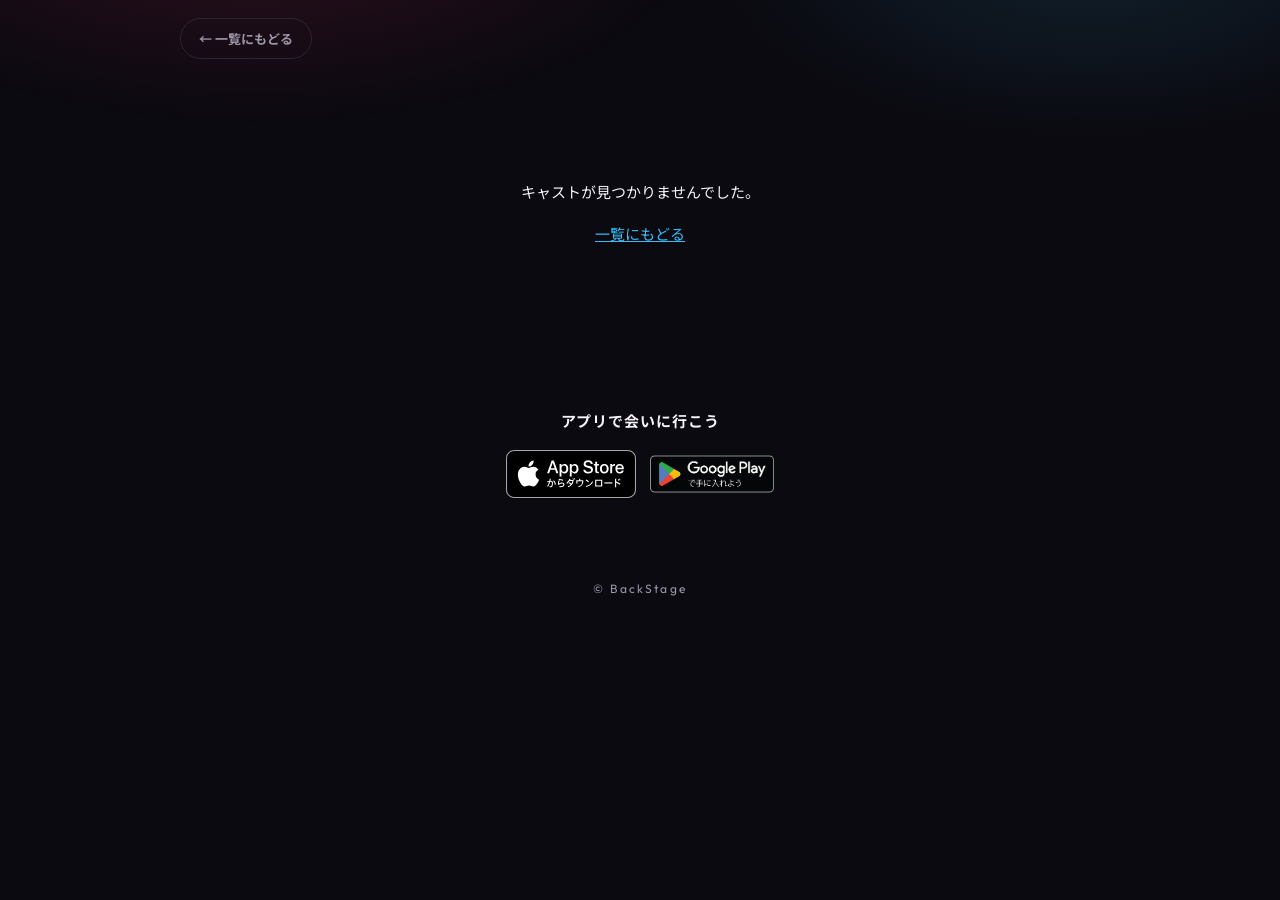
==== cast.html @ cf09da11 "deploy: CastShowcase 自動デプロイ sawaharukivic-dotcom/bs-cast-showcase@cf44f564b760b802d594f91740af343328" ====
<!DOCTYPE html>
<html lang="ja">
<head>
  <meta charset="utf-8" />
  <meta name="viewport" content="width=device-width, initial-scale=1" />
  <meta name="robots" content="noindex" />
  <title>キャスト紹介 | BackStage</title>
  <link rel="preconnect" href="https://fonts.googleapis.com" />
  <link rel="preconnect" href="https://fonts.gstatic.com" crossorigin />
  <link href="https://fonts.googleapis.com/css2?family=Outfit:wght@500;700;800&family=Noto+Sans+JP:wght@400;500;700;900&display=swap" rel="stylesheet" />
  <link rel="stylesheet" href="./css/style.css" />
  <link rel="stylesheet" href="./css/cast.css" />
</head>
<body class="cast-page">
  <nav class="topbar">
    <a class="topbar__back" href="./index.html" id="backLink">← 一覧にもどる</a>
  </nav>

  <main class="profile" id="profile">
    <!-- cast.js が casts-data.js から生成 -->
    <noscript><p class="empty-note">プロフィールの表示には JavaScript を有効にしてください。</p></noscript>
  </main>

  <section class="cta">
    <p class="cta__text" id="ctaText">アプリで会いに行こう</p>
    <div class="cta__badges">
      <a href="https://apps.apple.com/jp/app/id6443913743" target="_blank" rel="noopener"><img src="./assets/badge-app-store.svg" alt="App Storeでダウンロード" height="48" /></a>
      <a href="https://play.google.com/store/apps/details?id=jp.vic_inc.app.back_stage" target="_blank" rel="noopener"><img src="./assets/badge-google-play.png" alt="Google Playで手に入れよう" height="48" /></a>
    </div>
  </section>

  <nav class="pager" id="pager"></nav>

  <footer class="site-foot">
    <p>© BackStage</p>
  </footer>

  <script src="./casts-data.js"></script>
  <script src="./js/common.js"></script>
  <script src="./js/cast.js"></script>
</body>
</html>
---- css/style.css ----
/* =============================================================
 * CastShowcase 共通スタイル + 一覧ページ
 * デザイントークン: BackStageブランド準拠のダークネオン
 *   背景ほぼ黒(#0b0a10) × ネオングラデ(マゼンタ→紫→青) × 斜めストライプ
 *   ランク帯 = カードの大きさで序列を表現（GOLD大→BRONZE小）
 * ============================================================= */
:root {
  --bg: #0b0a10;
  --surface: #16141f;
  --surface-2: #1e1b2a;
  --line: #2a2638;
  --text: #f5f3f7;
  --text-sub: #9b95a8;
  --magenta: #ff2d78;
  --violet: #8b5cf6;
  --blue: #38bdf8;
  --grad-neon: linear-gradient(100deg, var(--magenta), var(--violet) 55%, var(--blue));

  /* ランク色（プレート・グロー・ストライプに使用） */
  --gold-1: #f8e8b0;   --gold-2: #f0c530;   --gold-3: #9a6b06;
  --silver-1: #f1f5f9; --silver-2: #cbd5e1; --silver-3: #64748b;
  --bronze-1: #f3c9a0; --bronze-2: #d08a4e; --bronze-3: #7c4a1e;

  --radius: 20px;
  --font-en: "Outfit", sans-serif;
  --font-ja: "Noto Sans JP", sans-serif;
}

* { box-sizing: border-box; }
html { -webkit-text-size-adjust: 100%; }
body {
  margin: 0;
  background: var(--bg);
  color: var(--text);
  font-family: var(--font-ja);
  font-size: 15px;
  line-height: 1.8;
}
img { max-width: 100%; }
a { color: inherit; }

/* 背景: ごく薄いネオンの残光（上部）*/
body::before {
  content: "";
  position: fixed;
  inset: 0;
  pointer-events: none;
  background:
    radial-gradient(60% 40% at 20% -10%, rgba(255, 45, 120, 0.14), transparent 60%),
    radial-gradient(50% 35% at 85% -5%, rgba(56, 189, 248, 0.12), transparent 60%);
  z-index: 0;
}
body > * { position: relative; z-index: 1; }

/* ---------- ヒーロー ---------- */
.hero {
  max-width: 1080px;
  margin: 0 auto;
  padding: clamp(36px, 7vw, 72px) 20px 8px;
  text-align: center;
}
.hero__eyebrow {
  margin: 0 0 6px;
  font-family: var(--font-en);
  font-weight: 700;
  font-size: 12px;
  letter-spacing: 0.42em;
  color: var(--text-sub);
  text-transform: uppercase;
}
.hero__title { margin: 0; }
.hero__en {
  display: block;
  font-family: var(--font-en);
  font-weight: 800;
  font-size: clamp(28px, 9.5vw, 74px);
  line-height: 1.05;
  letter-spacing: 0.02em;
  background: var(--grad-neon);
  -webkit-background-clip: text;
  background-clip: text;
  color: transparent;
}
.hero__ja {
  display: block;
  margin-top: 10px;
  font-weight: 900;
  font-size: clamp(15px, 2.6vw, 20px);
  letter-spacing: 0.3em;
}
.hero__lead {
  margin: 18px auto 0;
  max-width: 560px;
  color: var(--text-sub);
  font-size: clamp(13px, 2.2vw, 15px);
}
.hero__month {
  margin: 6px 0 0;
  font-family: var(--font-en);
  font-size: 12px;
  letter-spacing: 0.14em;
  color: var(--text-sub);
}

/* ---------- ランク帯セクション ---------- */
.tiers {
  max-width: 1080px;
  margin: 0 auto;
  padding: 12px 20px 24px;
}
.tier { margin-top: clamp(32px, 6vw, 56px); }

/* 帯見出し: ランク色の斜めストライプ（ブランドOGのモチーフ） */
.tier__head {
  display: flex;
  align-items: center;
  gap: 16px;
}
.tier__label { flex: none; }
.tier__en {
  display: block;
  font-family: var(--font-en);
  font-weight: 800;
  font-size: clamp(26px, 5vw, 40px);
  line-height: 1;
  letter-spacing: 0.06em;
  background: linear-gradient(160deg, var(--rank-1), var(--rank-2) 60%, var(--rank-3));
  -webkit-background-clip: text;
  background-clip: text;
  color: transparent;
}
.tier__count {
  display: block;
  margin-top: 4px;
  font-size: 11px;
  letter-spacing: 0.2em;
  color: var(--text-sub);
}
.tier__stripes {
  flex: 1;
  height: 14px;
  border-radius: 999px;
  background: repeating-linear-gradient(
    -55deg,
    var(--rank-2) 0 3px,
    transparent 3px 9px
  );
  opacity: 0.55;
}

/* ランク色の割り当て */
.tier--GOLD   { --rank-1: var(--gold-1);   --rank-2: var(--gold-2);   --rank-3: var(--gold-3); }
.tier--SILVER { --rank-1: var(--silver-1); --rank-2: var(--silver-2); --rank-3: var(--silver-3); }
.tier--BRONZE { --rank-1: var(--bronze-1); --rank-2: var(--bronze-2); --rank-3: var(--bronze-3); }

/* カードグリッド: 帯ごとに密度を変えて序列を表現 */
.tier__grid {
  display: grid;
  gap: 16px;
  margin-top: 18px;
}
.tier--GOLD .tier__grid   { grid-template-columns: repeat(auto-fill, minmax(min(340px, 100%), 1fr)); }
.tier--SILVER .tier__grid { grid-template-columns: repeat(auto-fill, minmax(min(250px, 100%), 1fr)); }
.tier--BRONZE .tier__grid { grid-template-columns: repeat(auto-fill, minmax(min(170px, 45%), 1fr)); }

/* ---------- キャストカード ---------- */
.cast-card {
  display: flex;
  flex-direction: column;
  align-items: center;
  gap: 10px;
  padding: 22px 14px 18px;
  background: var(--surface);
  border: 1px solid var(--line);
  border-radius: var(--radius);
  text-decoration: none;
  text-align: center;
  transition: transform 0.25s ease, border-color 0.25s ease, box-shadow 0.25s ease;
}
.cast-card:hover,
.cast-card:focus-visible {
  transform: translateY(-3px);
  border-color: var(--rank-2);
  box-shadow: 0 6px 28px -8px color-mix(in srgb, var(--rank-2) 55%, transparent);
}
.cast-card:focus-visible { outline: 2px solid var(--blue); outline-offset: 2px; }

.cast-card__avatar {
  position: relative;
  width: min(132px, 60%);
  aspect-ratio: 1;
  border-radius: 50%;
  overflow: hidden;
  background: var(--surface-2);
  border: 2px solid color-mix(in srgb, var(--rank-2) 65%, transparent);
}
.tier--GOLD .cast-card__avatar { width: min(168px, 64%); }
.cast-card__avatar img {
  width: 100%;
  height: 100%;
  object-fit: cover;
  display: block;
}
/* 画像なしフォールバック: ネオングラデ地に頭文字 */
.cast-card__avatar[data-fallback]::after {
  content: attr(data-fallback);
  position: absolute;
  inset: 0;
  display: grid;
  place-items: center;
  font-weight: 900;
  font-size: 34px;
  color: #fff;
  background: var(--grad-neon);
}

.cast-card__rank {
  font-family: var(--font-en);
  font-weight: 700;
  font-size: 10px;
  letter-spacing: 0.3em;
  padding: 3px 12px 3px 14px;
  border-radius: 999px;
  color: #0b0a10;
  background: linear-gradient(160deg, var(--rank-1), var(--rank-2) 70%, var(--rank-3));
}
.cast-card__name {
  margin: 0;
  font-weight: 900;
  font-size: 17px;
  line-height: 1.35;
}
.tier--BRONZE .cast-card__name { font-size: 15px; }
.cast-card__reading {
  margin: -6px 0 0;
  font-size: 10.5px;
  letter-spacing: 0.14em;
  color: var(--text-sub);
}
.cast-card__catch {
  margin: 2px 0 0;
  font-size: 12px;
  color: var(--text-sub);
  display: -webkit-box;
  -webkit-line-clamp: 2;
  -webkit-box-orient: vertical;
  overflow: hidden;
}

/* ---------- CTA・フッター ---------- */
.cta {
  max-width: 1080px;
  margin: clamp(40px, 8vw, 72px) auto 0;
  padding: 28px 20px;
  text-align: center;
}
.cta__text { margin: 0 0 16px; font-weight: 700; letter-spacing: 0.06em; }
.cta__badges {
  display: flex;
  justify-content: center;
  align-items: center;
  gap: 14px;
  flex-wrap: wrap;
}
.cta__badges img { height: 48px; width: auto; display: block; }
.cta__badges a { transition: opacity 0.2s ease; }
.cta__badges a:hover { opacity: 0.8; }

.site-foot {
  padding: 28px 20px 36px;
  text-align: center;
  color: var(--text-sub);
  font-family: var(--font-en);
  font-size: 12px;
  letter-spacing: 0.18em;
}
.site-foot p { margin: 0; }

.empty-note { text-align: center; color: var(--text-sub); padding: 40px 0; }

/* ---------- スクロール登場（reveal） ---------- */
.reveal {
  opacity: 0;
  transform: translateY(14px);
  transition: opacity 0.5s ease, transform 0.5s ease;
}
.reveal.is-in { opacity: 1; transform: none; }

@media (prefers-reduced-motion: reduce) {
  .reveal { opacity: 1; transform: none; transition: none; }
  .cast-card { transition: none; }
}
---- css/cast.css ----
/* =============================================================
 * 個別キャストページ
 * ============================================================= */
.topbar {
  max-width: 960px;
  margin: 0 auto;
  padding: 18px 20px 0;
}
.topbar__back {
  display: inline-block;
  font-size: 13px;
  font-weight: 700;
  text-decoration: none;
  color: var(--text-sub);
  padding: 8px 18px;
  border: 1px solid var(--line);
  border-radius: 999px;
  transition: color 0.2s ease, border-color 0.2s ease;
}
.topbar__back:hover { color: var(--text); border-color: var(--violet); }

.profile {
  max-width: 960px;
  margin: 0 auto;
  padding: clamp(20px, 5vw, 44px) 20px 0;
}

.profile__card {
  display: grid;
  grid-template-columns: minmax(0, 5fr) minmax(0, 7fr);
  gap: clamp(20px, 4vw, 40px);
  padding: clamp(20px, 4vw, 40px);
  background: var(--surface);
  border: 1px solid var(--line);
  border-radius: var(--radius);
  overflow: hidden;
  position: relative;
}
/* ランク色の斜めストライプを上辺に（ブランドモチーフ） */
.profile__card::before {
  content: "";
  position: absolute;
  top: 0; left: 0; right: 0;
  height: 10px;
  background: repeating-linear-gradient(-55deg, var(--rank-2) 0 3px, transparent 3px 9px);
  opacity: 0.65;
}
.profile__card.rank-GOLD   { --rank-1: var(--gold-1);   --rank-2: var(--gold-2);   --rank-3: var(--gold-3); }
.profile__card.rank-SILVER { --rank-1: var(--silver-1); --rank-2: var(--silver-2); --rank-3: var(--silver-3); }
.profile__card.rank-BRONZE { --rank-1: var(--bronze-1); --rank-2: var(--bronze-2); --rank-3: var(--bronze-3); }

/* ビジュアル面: 立ち絵があれば縦長表示、なければアイコン大 */
.profile__visual {
  display: flex;
  align-items: center;
  justify-content: center;
  background: var(--surface-2);
  border-radius: calc(var(--radius) - 6px);
  min-height: 280px;
  overflow: hidden;
}
.profile__visual img.portrait {
  width: 100%;
  height: 100%;
  max-height: 560px;
  object-fit: contain;
  display: block;
}
.profile__visual .avatar-lg {
  width: min(220px, 70%);
  aspect-ratio: 1;
  border-radius: 50%;
  overflow: hidden;
  border: 3px solid color-mix(in srgb, var(--rank-2) 65%, transparent);
  position: relative;
}
.profile__visual .avatar-lg img { width: 100%; height: 100%; object-fit: cover; display: block; }
.profile__visual .avatar-lg[data-fallback]::after {
  content: attr(data-fallback);
  position: absolute;
  inset: 0;
  display: grid;
  place-items: center;
  font-weight: 900;
  font-size: 56px;
  color: #fff;
  background: var(--grad-neon);
}

.profile__info { min-width: 0; }
.profile__rank {
  display: inline-block;
  font-family: var(--font-en);
  font-weight: 700;
  font-size: 11px;
  letter-spacing: 0.3em;
  padding: 4px 14px 4px 16px;
  border-radius: 999px;
  color: #0b0a10;
  background: linear-gradient(160deg, var(--rank-1), var(--rank-2) 70%, var(--rank-3));
}
.profile__name {
  margin: 12px 0 0;
  font-weight: 900;
  font-size: clamp(26px, 5vw, 36px);
  line-height: 1.3;
}
.profile__reading {
  margin: 2px 0 0;
  font-size: 12px;
  letter-spacing: 0.16em;
  color: var(--text-sub);
}
.profile__catch {
  margin: 18px 0 0;
  font-weight: 700;
  font-size: clamp(16px, 3vw, 19px);
  line-height: 1.6;
  background: var(--grad-neon);
  -webkit-background-clip: text;
  background-clip: text;
  color: transparent;
}
.profile__intro {
  margin: 14px 0 0;
  color: var(--text);
  font-size: 14.5px;
  white-space: pre-line;
}
.profile__links { margin-top: 22px; display: flex; gap: 12px; flex-wrap: wrap; }
.btn-x {
  display: inline-flex;
  align-items: center;
  gap: 8px;
  padding: 10px 22px;
  border-radius: 999px;
  border: 1px solid var(--line);
  background: var(--surface-2);
  color: var(--text);
  font-weight: 700;
  font-size: 13px;
  text-decoration: none;
  transition: border-color 0.2s ease, transform 0.2s ease;
}
.btn-x:hover { border-color: var(--blue); transform: translateY(-2px); }

/* 前後ナビ */
.pager {
  max-width: 960px;
  margin: 24px auto 0;
  padding: 0 20px;
  display: flex;
  justify-content: space-between;
  gap: 12px;
}
.pager a {
  flex: 1;
  max-width: 46%;
  padding: 12px 16px;
  border: 1px solid var(--line);
  border-radius: 14px;
  text-decoration: none;
  color: var(--text-sub);
  font-size: 13px;
  font-weight: 700;
  background: var(--surface);
  transition: color 0.2s ease, border-color 0.2s ease;
  overflow: hidden;
  white-space: nowrap;
  text-overflow: ellipsis;
}
.pager a:hover { color: var(--text); border-color: var(--violet); }
.pager a.next { text-align: right; margin-left: auto; }

.not-found { text-align: center; padding: 60px 20px; }
.not-found a { color: var(--blue); }

@media (max-width: 680px) {
  .profile__card { grid-template-columns: 1fr; }
  .profile__visual { min-height: 220px; }
}
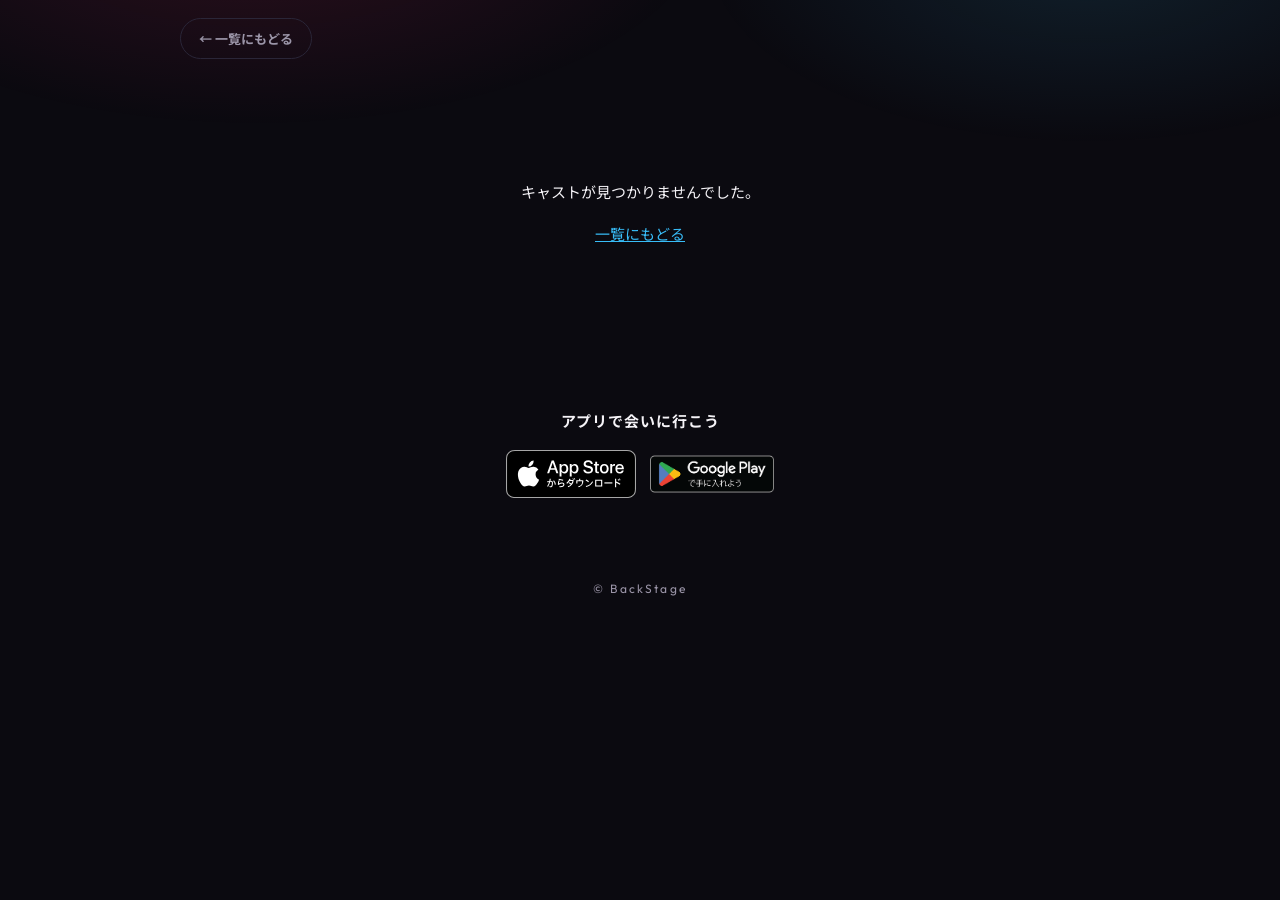
==== commit a85a0199: "deploy: CastShowcase 自動デプロイ sawaharukivic-dotcom/bs-cast-showcase@1e54083c4b0c71d13d0d7e1a7a5d2fe51d" ====
--- a/cast.html
+++ b/cast.html
@@ -5,6 +5,7 @@
   <meta name="viewport" content="width=device-width, initial-scale=1" />
   <meta name="robots" content="noindex" />
   <title>キャスト紹介 | BackStage</title>
+  <script>if (self !== top) document.documentElement.classList.add("is-embedded");</script>
   <link rel="preconnect" href="https://fonts.googleapis.com" />
   <link rel="preconnect" href="https://fonts.gstatic.com" crossorigin />
   <link href="https://fonts.googleapis.com/css2?family=Outfit:wght@500;700;800&family=Noto+Sans+JP:wght@400;500;700;900&display=swap" rel="stylesheet" />
--- a/css/style.css
+++ b/css/style.css
@@ -39,6 +39,11 @@
 img { max-width: 100%; }
 a { color: inherit; }
 
+/* STUDIO等のiframe埋め込み時は背景を透過し、親ページの背景を活かす
+   （<head>のインラインスクリプトが self!==top のとき html に .is-embedded を付与） */
+html.is-embedded body { background: transparent; }
+html.is-embedded body::before { display: none; }
+
 /* 背景: ごく薄いネオンの残光（上部）*/
 body::before {
   content: "";
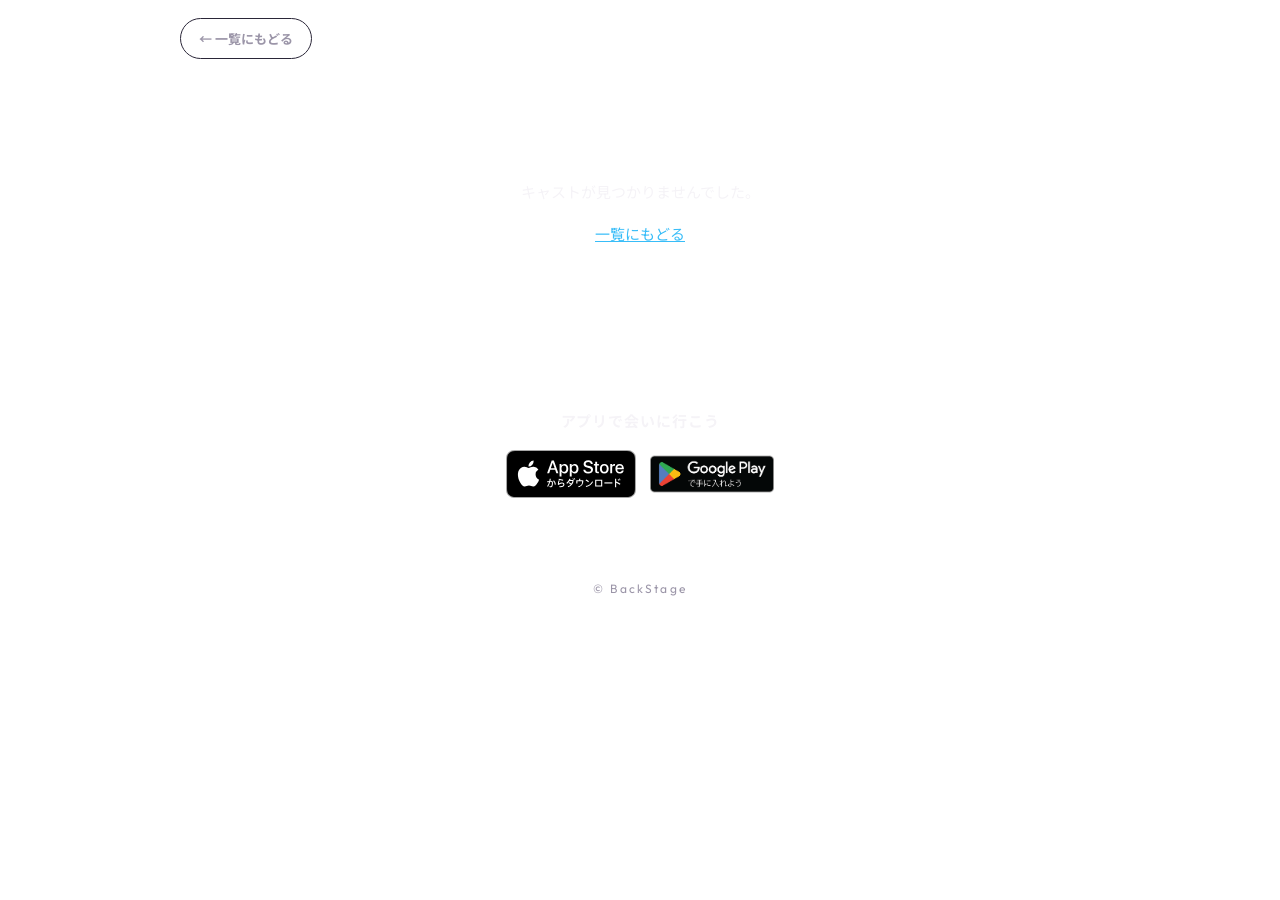
==== commit e3badbf6: "deploy: CastShowcase 自動デプロイ sawaharukivic-dotcom/bs-cast-showcase@0ed619f6dfca82d9b54a70314770b08514" ====
--- a/cast.html
+++ b/cast.html
@@ -5,7 +5,7 @@
   <meta name="viewport" content="width=device-width, initial-scale=1" />
   <meta name="robots" content="noindex" />
   <title>キャスト紹介 | BackStage</title>
-  <script>if (self !== top) document.documentElement.classList.add("is-embedded");</script>
+
   <link rel="preconnect" href="https://fonts.googleapis.com" />
   <link rel="preconnect" href="https://fonts.gstatic.com" crossorigin />
   <link href="https://fonts.googleapis.com/css2?family=Outfit:wght@500;700;800&family=Noto+Sans+JP:wght@400;500;700;900&display=swap" rel="stylesheet" />
--- a/css/style.css
+++ b/css/style.css
@@ -30,7 +30,8 @@
 html { -webkit-text-size-adjust: 100%; }
 body {
   margin: 0;
-  background: var(--bg);
+  /* 背景は常に透過（STUDIO埋め込み先の背景を使う）。暗色背景に載せる前提のデザイン */
+  background: transparent;
   color: var(--text);
   font-family: var(--font-ja);
   font-size: 15px;
@@ -39,23 +40,6 @@
 img { max-width: 100%; }
 a { color: inherit; }
 
-/* STUDIO等のiframe埋め込み時は背景を透過し、親ページの背景を活かす
-   （<head>のインラインスクリプトが self!==top のとき html に .is-embedded を付与） */
-html.is-embedded body { background: transparent; }
-html.is-embedded body::before { display: none; }
-
-/* 背景: ごく薄いネオンの残光（上部）*/
-body::before {
-  content: "";
-  position: fixed;
-  inset: 0;
-  pointer-events: none;
-  background:
-    radial-gradient(60% 40% at 20% -10%, rgba(255, 45, 120, 0.14), transparent 60%),
-    radial-gradient(50% 35% at 85% -5%, rgba(56, 189, 248, 0.12), transparent 60%);
-  z-index: 0;
-}
-body > * { position: relative; z-index: 1; }
 
 /* ---------- ヒーロー ---------- */
 .hero {
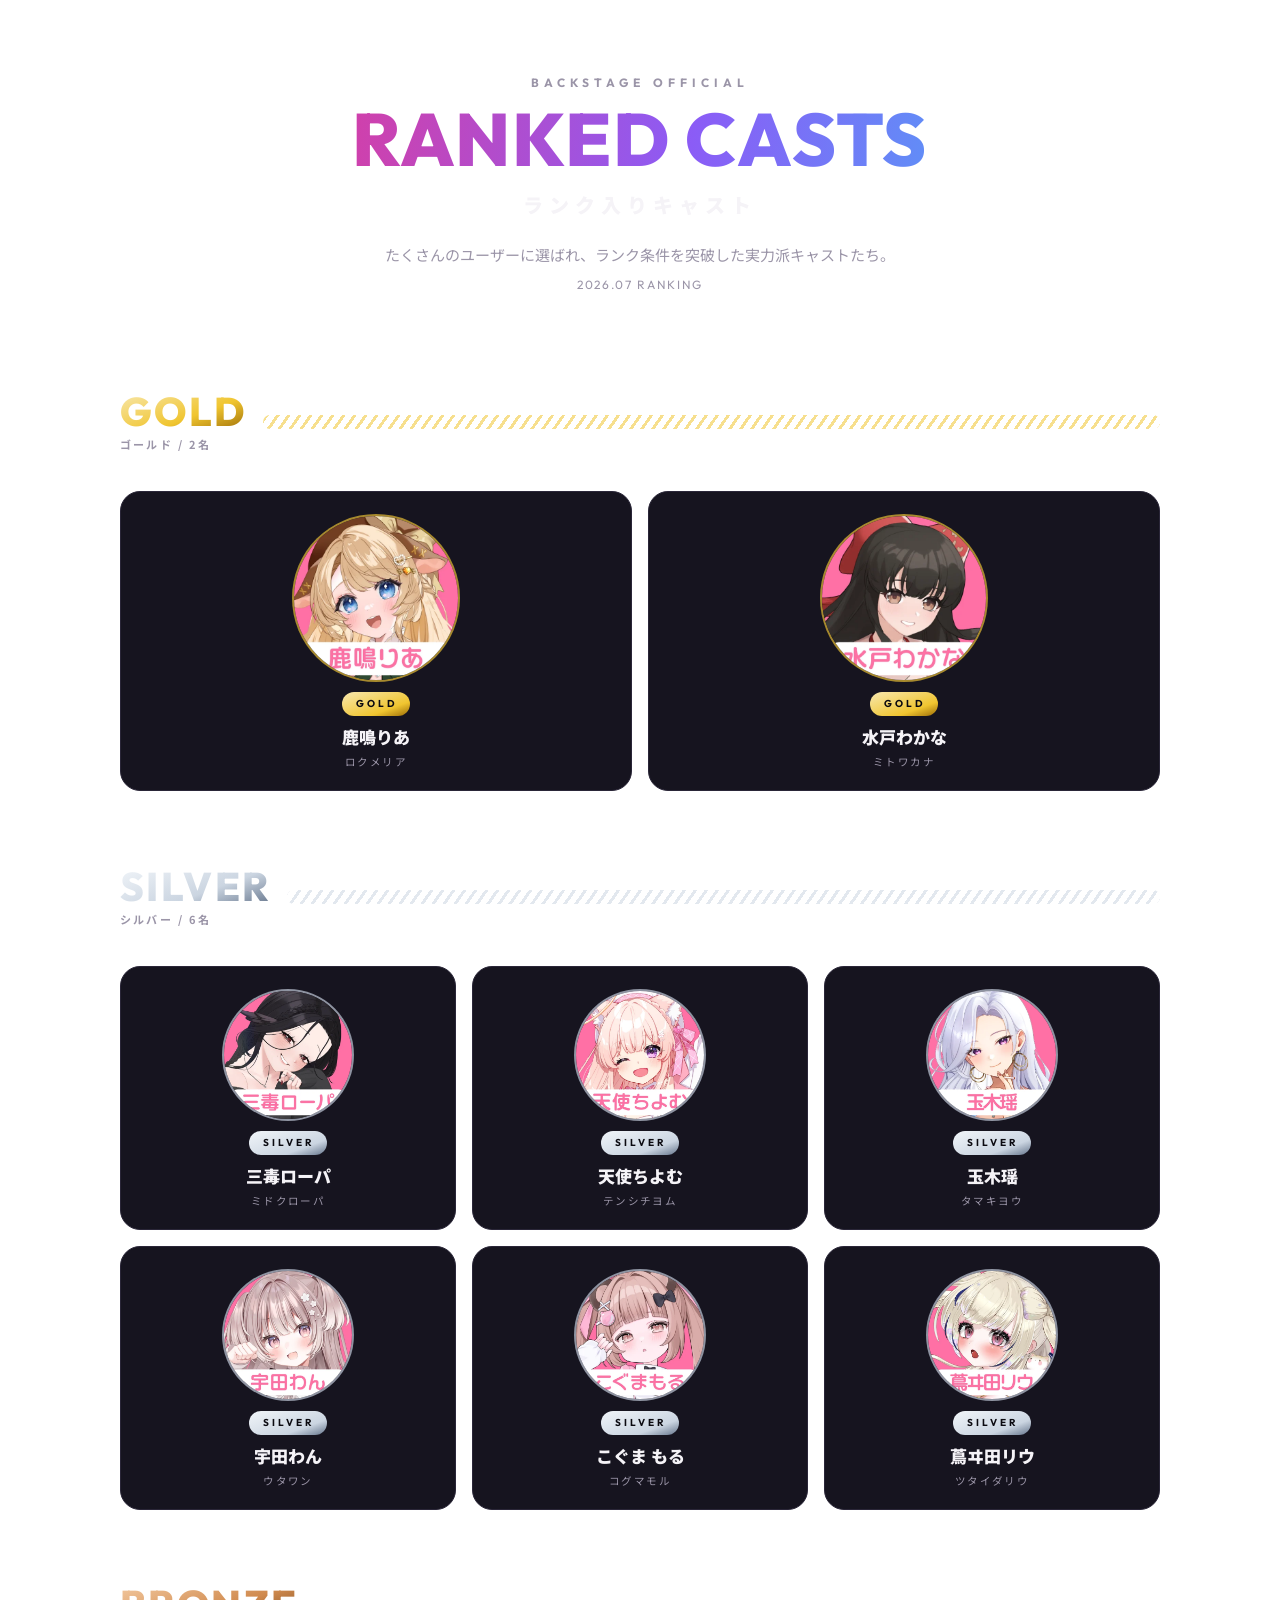
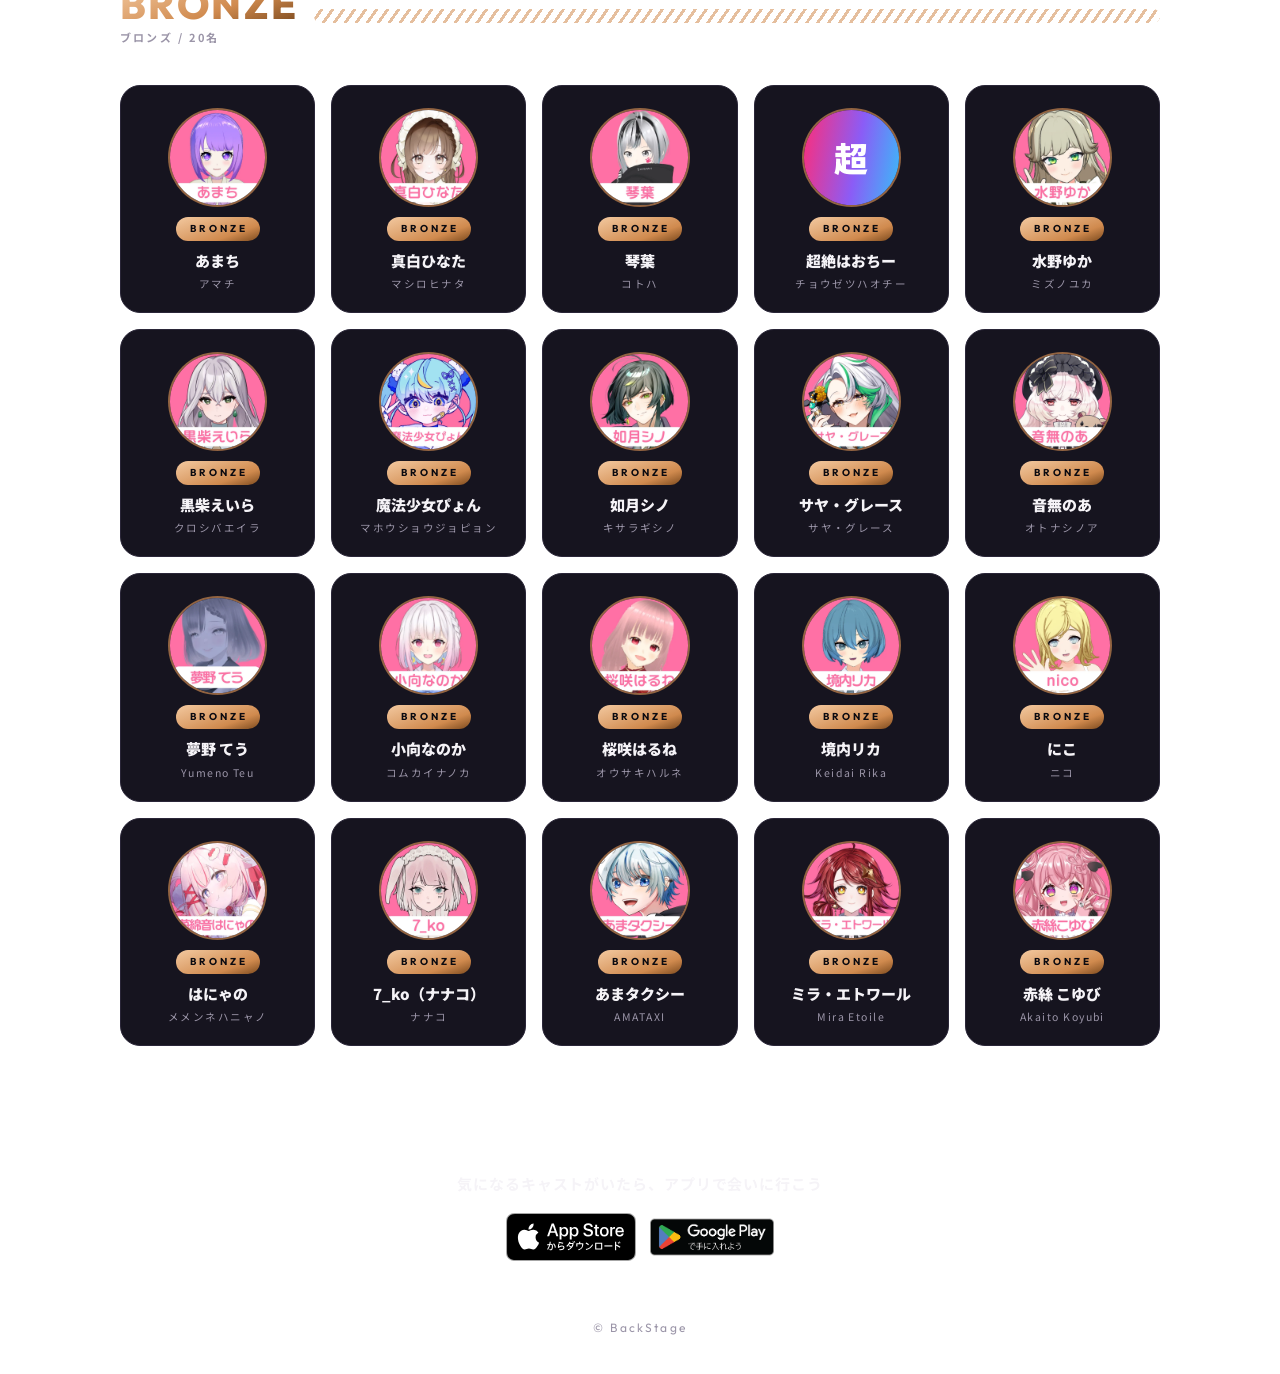
==== commit 72cf726d: "deploy: CastShowcase 自動デプロイ sawaharukivic-dotcom/bs-cast-showcase@ce4420508924f371495e53dcb50d400ce7" ====
--- a/cast.html
+++ b/cast.html
@@ -2,42 +2,12 @@
 <html lang="ja">
 <head>
   <meta charset="utf-8" />
-  <meta name="viewport" content="width=device-width, initial-scale=1" />
   <meta name="robots" content="noindex" />
   <title>キャスト紹介 | BackStage</title>
-
-  <link rel="preconnect" href="https://fonts.googleapis.com" />
-  <link rel="preconnect" href="https://fonts.gstatic.com" crossorigin />
-  <link href="https://fonts.googleapis.com/css2?family=Outfit:wght@500;700;800&family=Noto+Sans+JP:wght@400;500;700;900&display=swap" rel="stylesheet" />
-  <link rel="stylesheet" href="./css/style.css" />
-  <link rel="stylesheet" href="./css/cast.css" />
+  <!-- 旧URL互換: 個別ページはSPA化したため index 側へ引き継ぐ（?id=NN はそのまま渡る） -->
+  <script>location.replace("./" + location.search);</script>
 </head>
-<body class="cast-page">
-  <nav class="topbar">
-    <a class="topbar__back" href="./index.html" id="backLink">← 一覧にもどる</a>
-  </nav>
-
-  <main class="profile" id="profile">
-    <!-- cast.js が casts-data.js から生成 -->
-    <noscript><p class="empty-note">プロフィールの表示には JavaScript を有効にしてください。</p></noscript>
-  </main>
-
-  <section class="cta">
-    <p class="cta__text" id="ctaText">アプリで会いに行こう</p>
-    <div class="cta__badges">
-      <a href="https://apps.apple.com/jp/app/id6443913743" target="_blank" rel="noopener"><img src="./assets/badge-app-store.svg" alt="App Storeでダウンロード" height="48" /></a>
-      <a href="https://play.google.com/store/apps/details?id=jp.vic_inc.app.back_stage" target="_blank" rel="noopener"><img src="./assets/badge-google-play.png" alt="Google Playで手に入れよう" height="48" /></a>
-    </div>
-  </section>
-
-  <nav class="pager" id="pager"></nav>
-
-  <footer class="site-foot">
-    <p>© BackStage</p>
-  </footer>
-
-  <script src="./casts-data.js"></script>
-  <script src="./js/common.js"></script>
-  <script src="./js/cast.js"></script>
+<body>
+  <noscript><a href="./">キャスト一覧はこちら</a></noscript>
 </body>
 </html>
